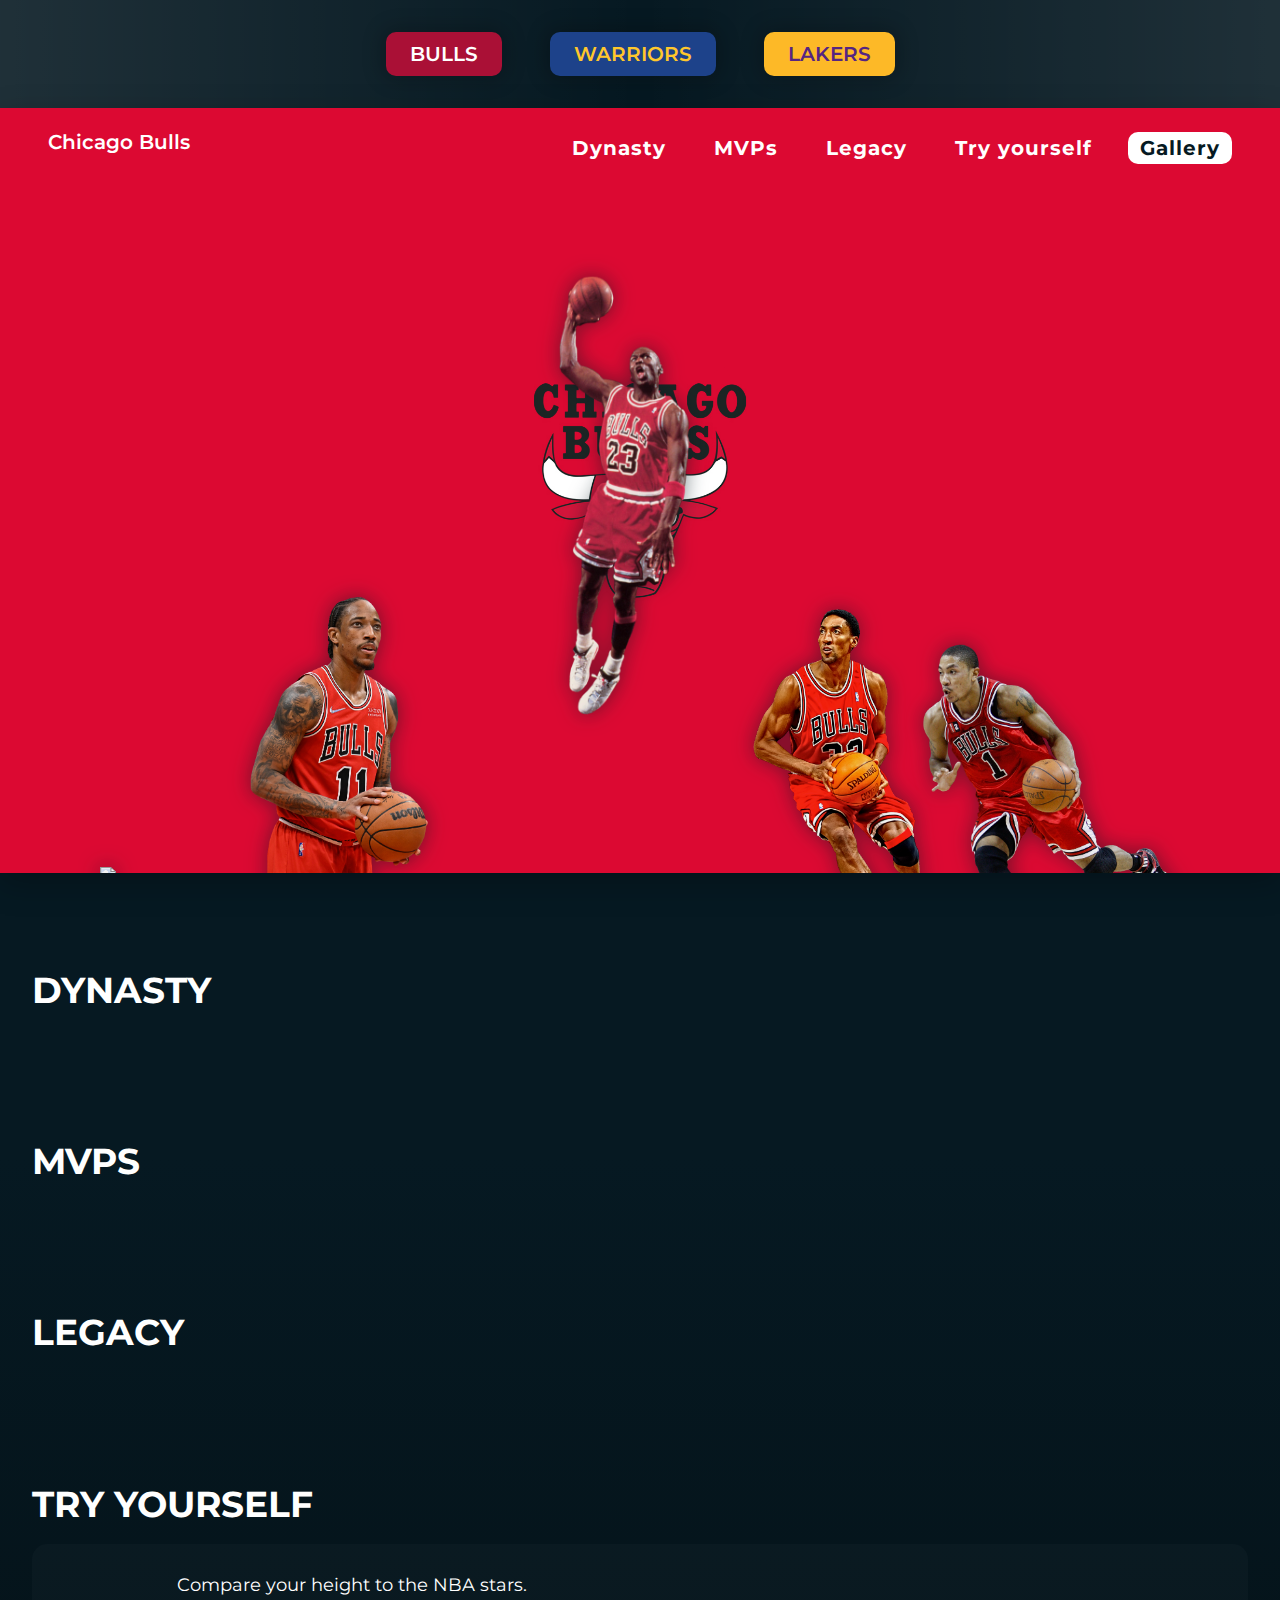
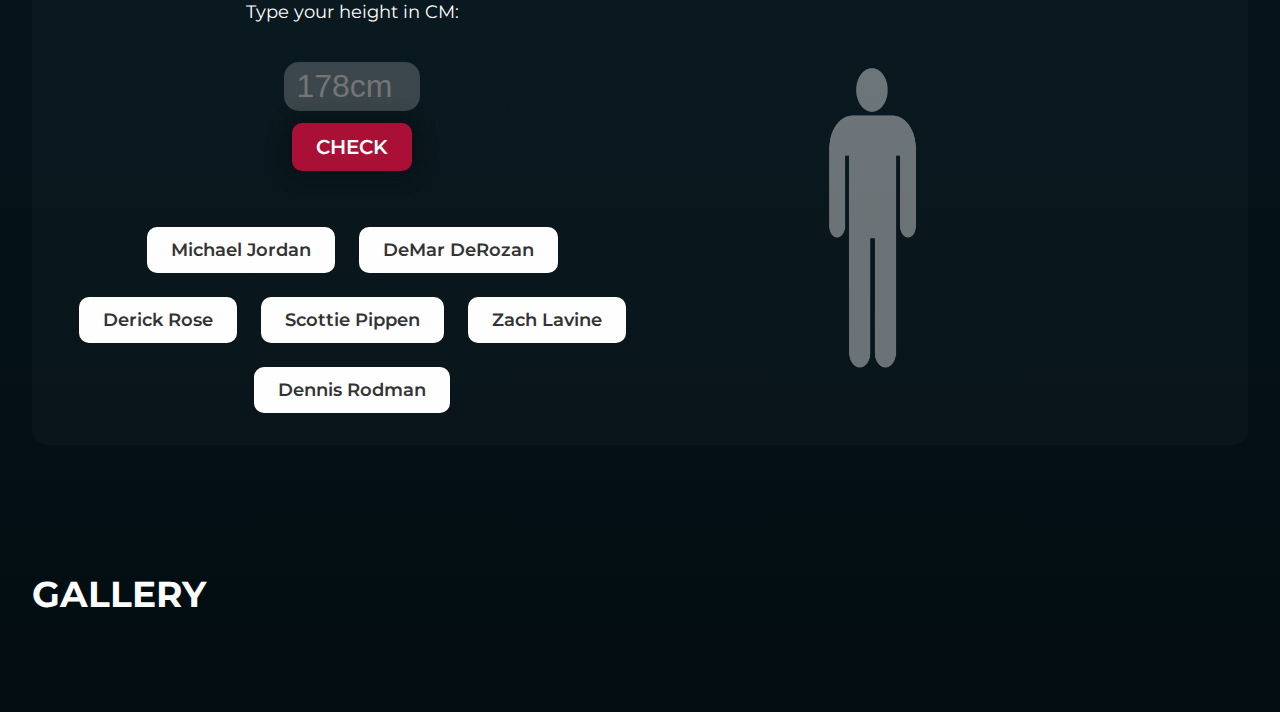
==== NBA/bulls.html @ e4f36607 "Add files via upload" ====
<!DOCTYPE html>
<html lang="en">
  <head>
    <meta charset="UTF-8" />
    <meta name="viewport" content="width=device-width, initial-scale=1.0" />
    <link rel="preconnect" href="https://fonts.googleapis.com" />
    <link rel="preconnect" href="https://fonts.gstatic.com" crossorigin />
    <link
      href="https://fonts.googleapis.com/css2?family=Montserrat:wght@200;300;400;500;600;700;800&display=swap"
      rel="stylesheet"
    />

    <link rel="stylesheet" href="css/general.css" />
    <link rel="stylesheet" href="css/style.css" />

    <script defer src="js/script.js"></script>
    <script defer src="js/bulls.js"></script>

    <title>NBA</title>
  </head>
  <body class="body-bulls">
    <header>
      <div class="buttons-clubs">
        <a class="btn-team btn-bulls" href="#">Bulls</a>
        <a class="btn-team btn-warriors" href="warriors.html">Warriors</a>
        <a class="btn-team btn-lakers" href="lakers.html">Lakers</a>
      </div>
    </header>

    <main>
      <section class="section-hero section-hero-bulls">
        <div class="header">
          <div class="header-logo header-logo-bulls">
            <span class="span-team-name">Chicago Bulls</span>
          </div>
          <div class="header-nav">
            <a class="link-header" href="#dynasty">Dynasty</a>
            <a class="link-header" href="#mvp">MVPs</a>
            <a class="link-header" href="#legacy">Legacy</a>
            <a class="link-header link-header-bulls" href="#tryyourself"
              >Try yourself</a
            >
            <a class="link-header" href="#gallery">Gallery</a>
          </div>
        </div>
        <h2 class="heading-secondary player-name">Player Name</h2>
        <h2 class="heading-secondary add-player-name">Player Name</h2>
        <div class="hero-renders hero-renders-bulls">
          <img
            class="img-render img-render-jordan img-center"
            src="img/bulls/jordanrender.png"
          />
          <img
            class="img-render img-render-pippen img-right-1"
            src="img/bulls/pippenrender.png"
          />
          <img
            class="img-render img-render-rose img-right-2"
            src="img/bulls/roserender2.png"
          />
          <img
            class="img-render img-render-lavine img-left-2"
            src="img/bulls/lavinerender.png"
          />
          <img
            class="img-render img-render-derozan img-left-1"
            src="img/bulls/derozanrender.png"
          />
          <img
            class="img-render img-render-rodman img-add hidden"
            src="img/bulls/rodmanrender.png"
          />
        </div>
      </section>
      <section class="section-dynasty section-dynasty-bulls" id="dynasty">
        <div class="container dynasty dynasty-bulls">
          <h2 class="heading-secondary">Dynasty</h2>
        </div>
      </section>
      <section class="section-mvp section-mvp-bulls" id="mvp">
        <div class="container mvp mvp-bulls">
          <h2 class="heading-secondary">MVPs</h2>
        </div>
      </section>
      <section class="section-legacy section-legacy-bulls" id="legacy">
        <div class="container legacy legacy-bulls">
          <h2 class="heading-secondary">Legacy</h2>
        </div>
      </section>
      <section
        class="section-tryyourself section-tryyourself-bulls"
        id="tryyourself"
      >
        <div class="container tryyourself tryyourself-bulls">
          <h2 class="heading-secondary">Try yourself</h2>
          <div class="class-box tryyourself-box grid grid--2-cols">
            <div class="height-mesure">
              <p class="section-p">Compare your height to the NBA stars.</p>
              <p class="section-p">Type your height in CM:</p>
              <div class="input-height-box">
                <input class="input-height" type="number" min="50" max="250" placeholder="178cm" />
                <input class="input-submit input-submit-bulls" type="submit" value="Check"></input>
                <p class="section-p alert-p"></p>
              </div>
              <div class="btn-choose-box">

                <button class="btn-choose-compare btn-choose-jordan">Michael Jordan</button>
                <button class="btn-choose-compare btn-choose-derozan">DeMar DeRozan</button>
                <button class="btn-choose-compare btn-choose-rose">Derick Rose</button>
                <button class="btn-choose-compare btn-choose-pippen">Scottie Pippen</button>
                <button class="btn-choose-compare btn-choose-lavine">Zach Lavine</button>
                <button class="btn-choose-compare btn-choose-rodman">Dennis Rodman</button>
              </div>
            </div>
            <div class="compare-box grid grid--2-cols">
              <img
                class="img-compare-you"
                src="img/bulls/tryyourself/tryyourself-you.png"
              />
              <img
                class="img-compare-player img-compare-jordan img-hidden"
                src="img/bulls/tryyourself/try-jordan.png"
              />
              <img
                class="img-compare-player img-compare-derozan img-hidden"
                src="img/bulls/tryyourself/try-derozan.png"
              />
              <img
                class="img-compare-player img-compare-rose img-hidden"
                src="img/bulls/tryyourself/try-rose.png"
              />
              <img
                class="img-compare-player img-compare-pippen img-hidden"
                src="img/bulls/tryyourself/try-pippen.png"
              />
              <img
                class="img-compare-player img-compare-lavine img-hidden"
                src="img/bulls/tryyourself/try-lavine.png"
              />
              <img
                class="img-compare-player img-compare-rodman img-hidden"
                src="img/bulls/tryyourself/try-rodman.png"
              />
            </div>
          </div>
        </div>
      </section>
      <section class="section-gallery section-gallery-bulls" id="gallery">
        <div class="container gallery gallery-bulls">
          <h2 class="heading-secondary">Gallery</h2>
        </div>
      </section>
    </main>
  </body>
</html>
---- NBA/css/general.css ----
/*
BULLS COLORS:
#ce1141   #bb405e
#061922   #030d11

WARRIORS COLORS
#1D428A   #4a68a1
#FFC72C   #806416

LAKERS COLORS
#552582   #2b1341
#FDB927   #fdc752
#061922

- Font sizes (px)
10 / 12 / 14 / 16 / 18 / 20 / 24 / 30 / 36 / 44 / 52 / 62 / 74 / 86 / 98

- Spacing system (px)
2 / 4 / 8 / 12 / 16 / 24 / 32 / 48 / 64 / 80 / 96 / 128


*/

* {
  margin: 0;
  padding: 0;
  box-sizing: border-box;
}

html {
  font-size: 62.5%;
}

body {
  font-family: "Montserrat", sans-serif;
  color: #fff;
  line-height: 1;
  font-weight: 400;
}

/* ////////////////////////// */

header {
  background: linear-gradient(
    to right,
    rgba(255, 255, 255, 0.1),
    rgba(255, 255, 255, 0),
    rgba(255, 255, 255, 0.1)
  );
}

section {
  padding-bottom: 3.2rem;
  padding-top: 9.6rem;
}
section:last-child {
  padding-bottom: 9.6rem;
}

.buttons-clubs {
  display: flex;
  justify-content: center;
  gap: 4.8rem;
  padding: 3.2rem;
}
.input-submit,
.btn-team {
  font-family: inherit;
  padding: 1.2rem 2.4rem;
  border-radius: 10px;
  font-size: 2rem;
  font-weight: 600;
  text-transform: uppercase;
  text-decoration: none;
  border: none;
  cursor: pointer;
  transition: all 0.3s;
  box-shadow: 0px 0px 20px 5px rgba(0, 0, 0, 0.2);
}
.input-submit,
.btn-team:hover {
  box-shadow: 0px 0px 20px 5px rgba(0, 0, 0, 0.3);
}
.input-submit-bulls,
.btn-bulls {
  background-color: #aa1036;
  color: #fff;
}
.input-submit-bulls:hover,
.btn-bulls:hover {
  background-color: #bb405e;
}
.input-submit-warriors,
.btn-warriors {
  background-color: #1d428a;
  color: #ffc72c;
}
.input-submit-warriors:hover,
.btn-warriors:hover {
  background-color: #4a68a1;
}
.input-submit-lakers,
.btn-lakers {
  background-color: #fdb927;
  color: #552582;
}
.input-submit-lakers:hover,
.btn-lakers:hover {
  background-color: #fdc752;
}

.header-nav {
  display: flex;
  gap: 2.4rem;
}

.link-header {
  display: inline-block;
  text-decoration: none;
  font-size: 2rem;
  letter-spacing: 1px;
  color: #fff;
  font-weight: 700;
  padding: 0.6rem 1.2rem;
  border-radius: 10px;
  transition: all 0.5s;
}
.link-header:last-child {
  color: #061922;
  background-color: #fff;
}

.link-header:hover {
  opacity: 0.9;
  background-color: #aa1036;
}
.link-header-warriors:hover {
  background-color: #ffc72c;
}
.link-header-lakers:hover {
  background-color: #552582;
}
/* ///////////////////////////// */

.container {
  max-width: 130rem;
  padding: 0 3.2rem;
  margin: 0 auto;
}

.grid {
  display: grid;
}

.grid--2-cols {
  grid-template-columns: repeat(2, 1fr);
}

.grid--3-cols {
  grid-template-columns: repeat(3, 1fr);
}

.grid--4-cols {
  grid-template-columns: repeat(4, 1fr);
}

.heading-primary {
  font-size: 4.4rem;
  font-weight: 700;
  text-transform: uppercase;
  line-height: 1.2;
  margin-bottom: 3.2rem;
}

.heading-secondary {
  font-size: 3.6rem;
  font-weight: 700;
  text-transform: uppercase;
  line-height: 1.2;
}

.heading-tertiary {
  font-size: 2.4rem;
  font-weight: 600;
  text-transform: uppercase;
  margin-bottom: 3.2rem;
  line-height: 1.2;
}

.span-team-name {
  font-size: 2rem;
  font-weight: 600;
}

.img-render {
  position: absolute;
  filter: drop-shadow(0 0 1rem rgba(6, 25, 34, 0.5)) brightness(0.95);
  transition: all 0.5s;
}

.img-render:hover {
  filter: drop-shadow(0 0 2rem rgba(6, 25, 34, 0.7)) brightness(1.05);
  transform: scale(1.03);
  z-index: 2;
}

.img-center:hover {
  transform: scale(1.03) translateX(-50%) translateY(50%);
}

/* ************************************* */
/* KEY FRAMES HERO */

@keyframes left2 {
  from {
    left: -20rem;
    bottom: -20rem;
  }
}
.img-left-2 {
  animation: left2 1s ease-in;
}

@keyframes right2 {
  from {
    right: -30rem;
    bottom: -30rem;
  }
}
.img-right-2 {
  animation: right2 1s ease-in;
}

@keyframes right1 {
  from {
    bottom: -30rem;
  }
}
.img-right-1 {
  animation: right1 0.5s ease-in;
}

@keyframes left1 {
  from {
    bottom: -30rem;
  }
}
.img-left-1 {
  animation: left1 0.5s ease-in;
}

@keyframes imgcenter {
  from {
    bottom: -10%;
    transform: translateY(50%) translateX(-50%);
    opacity: 0;
  }
  to {
    bottom: 50%;
    transform: translateY(50%) translateX(-50%);
  }
}
.img-center {
  left: 50%;
  bottom: 50%;
  z-index: 2;
  transform: translateX(-50%) translateY(50%);
  animation: imgcenter 1.5s ease-in-out;
}

@keyframes teamname {
  from {
    opacity: 0;
  }
}
.span-team-name {
  animation: teamname 2s ease-in-out;
}

@keyframes hero {
  from {
    opacity: 0.8;
    filter: brightness(0.8);
  }
  to {
    opacity: 1;
    filter: brightness(1);
  }
}
.section-hero {
  animation: hero 1s ease-in-out;
}

/* ********************* */

/* .hidden {
  display: none;
} */

.img-add {
  transition: all 1s;
  opacity: 0;
  z-index: 3;
  left: 50%;
  transform: translateX(-50%);
}

.player-name,
.add-player-name {
  position: absolute;
  z-index: 4;
  opacity: 0;
  transition: all 0.5s;
  filter: drop-shadow(0 0 1rem rgba(6, 25, 34, 0.5));
}

.player-name {
  top: 5rem;
  left: 50%;
  transform: translateX(-50%);
}

.add-player-name {
  font-size: 2.4rem;
  bottom: 2rem;
  left: 65%;
  transform: translateX(-50%);
}

/* TRY YOURSELF */

.tryyourself-box {
  background-color: rgba(255, 255, 255, 0.025);
}

.class-box {
  margin-top: 1.8rem;
  padding: 3.2rem;
  /* box-shadow: 0 0 3rem -1rem rgba(255, 255, 255, 0.1); */
  grid-template-columns: 1fr 1fr;
  justify-items: center;
  align-items: center;
  border-radius: 15px;
}

.height-mesure {
  display: flex;
  flex-direction: column;
  text-align: center;
}

.input-height {
  font-size: 3.2rem;
  border: none;
  background-color: rgba(255, 255, 255, 0.2);
  color: #fefefe;
  border-radius: 15px;
  padding: 0.6rem 1.2rem;
  text-align: center;
}

.input-height-box {
  position: relative;
  display: flex;
  flex-direction: column;
  gap: 1.2rem;
  align-items: center;
  padding: 3.2rem;
  margin-bottom: 2.4rem;
}
.alert-p {
  position: absolute;
  top: 1rem;
}

.btn-choose-box {
  display: flex;
  flex-wrap: wrap;
  gap: 2.4rem;
  justify-content: center;
}

.btn-choose-compare {
  font-family: inherit;
  font-size: 1.8rem;
  font-weight: 600;
  cursor: pointer;
  border: none;
  padding: 1.2rem 2.4rem;
  border-radius: 10px;
  color: #333;
  background-color: #fefefe;
  transition: all 0.5s;
}
.btn-choose-compare:hover {
  color: #111;
  background-color: #aaa;
  border-radius: 15px;
}

.compare-box {
  /* box-shadow: 0 0 3rem -1rem rgba(255, 255, 255, 0.1); */
  border-radius: 15px;
  align-items: end;
  justify-items: center;
  padding: 2.4rem;
  height: 40rem;
}

.img-compare-you,
.img-compare-player {
  transition: all 0.5s;
  border-bottom: 2px solid rgba(255, 255, 255, 0.001);
}
.img-compare-you:hover,
.img-compare-player:hover {
  border-bottom: 2px solid rgba(255, 255, 255, 0.3);
  box-shadow: inset 0px -100px 64px -90px rgba(255, 255, 255, 0.3);
  filter: drop-shadow(0 0 5px rgba(255, 255, 255, 0.7));
}

.img-compare-you {
  height: 30.2rem;
  opacity: 0.4;
}

.img-compare-player {
  filter: drop-shadow(0 0 5px rgba(255, 255, 255, 0.2));
}

.section-p {
  font-size: 1.8rem;
  line-height: 1.05;
  margin-bottom: 0.8rem;
}

.img-hidden {
  display: none;
}
---- NBA/css/style.css ----
/* BULLS */

.body-bulls {
  background-color: #061922;
  background: linear-gradient(to bottom, #061922, #061922, #030d11);
}

.header {
  padding: 2.4rem 4.8rem;
  display: flex;
  justify-content: space-between;
}

.section-hero {
  position: relative;
  height: 85vh;
  box-shadow: 0px 10px 30px 0px rgba(0, 0, 0, 0.25);
  z-index: 0;
  overflow: hidden;
  padding-top: 0;
}

.section-hero-bulls:before {
  content: "";
  position: absolute;
  top: 0px;
  left: 0px;
  width: 100%;
  height: 100%;
  z-index: -1;
  background-image: url("../img/bulls/background-chicago.jpg");
  background-position: center;
  background-size: cover;
}

.img-render-jordan {
  width: 15%;
}

.img-render-rose {
  width: 21%;
  right: 10rem;
  bottom: -10rem;
}
.img-render-pippen {
  width: 16.5%;
  right: 32rem;
  bottom: -10rem;
}

.img-render-derozan {
  width: 14%;
  left: 25rem;
  bottom: -2rem;
}

.img-render-lavine {
  width: 15%;
  left: 10rem;
  bottom: -1rem;
}

.img-render-rodman {
  width: 15%;
  bottom: -30rem;
}

/* WARRIORS */

.body-warriors {
  background-color: #ffc72c;
  background: linear-gradient(to bottom, #ffc72c, #ffc72c, #806416);
}

.section-hero-warriors {
  position: relative;
}

.section-hero-warriors:before {
  content: "";
  position: absolute;
  background: url("../img/warriors/background-warriors.png");
  top: 0;
  left: 0;
  width: 100%;
  height: 100%;
  z-index: -1;
  background-size: cover;
  background-position: center;
}

.img-render-curry {
  width: 10%;
}

.img-render-andre {
  width: 20%;
  bottom: -15rem;
  right: 20rem;
}

.img-render-klay {
  width: 12%;
  bottom: -2rem;
  right: 15rem;
}

.img-render-green {
  width: 15%;
  bottom: -2rem;
  left: 25rem;
}

.img-render-durant {
  width: 25%;
  bottom: -35rem;
  left: 2rem;
}

.img-render-wilt {
  width: 20%;
  bottom: -20rem;
}

/* LAKERS */

.body-lakers {
  background-color: #552582;
  background: linear-gradient(to bottom, #552582, #552582, #2b1341);
}

.section-hero-lakers {
  position: relative;
}
.section-hero-lakers:before {
  position: absolute;
  content: "";
  background: url("../img/lakers/background-lakers.png");
  top: 0;
  left: 0;
  width: 100%;
  height: 100%;
  background-size: cover;
  background-position: center;
  z-index: -1;
}

.img-render-magic {
  width: 20%;
}

.img-render-kareem {
  width: 20%;
  bottom: -2rem;
}

.img-render-lebron {
  width: 18%;
  right: 15rem;
  bottom: -2rem;
}

.img-render-davis {
  width: 14%;
  right: 35rem;
  bottom: -10rem;
}

.img-render-kobe {
  width: 20%;
  left: 25rem;
  bottom: -2rem;
}
.img-render-shaq {
  width: 20%;
  left: 10rem;
  bottom: -20rem;
}
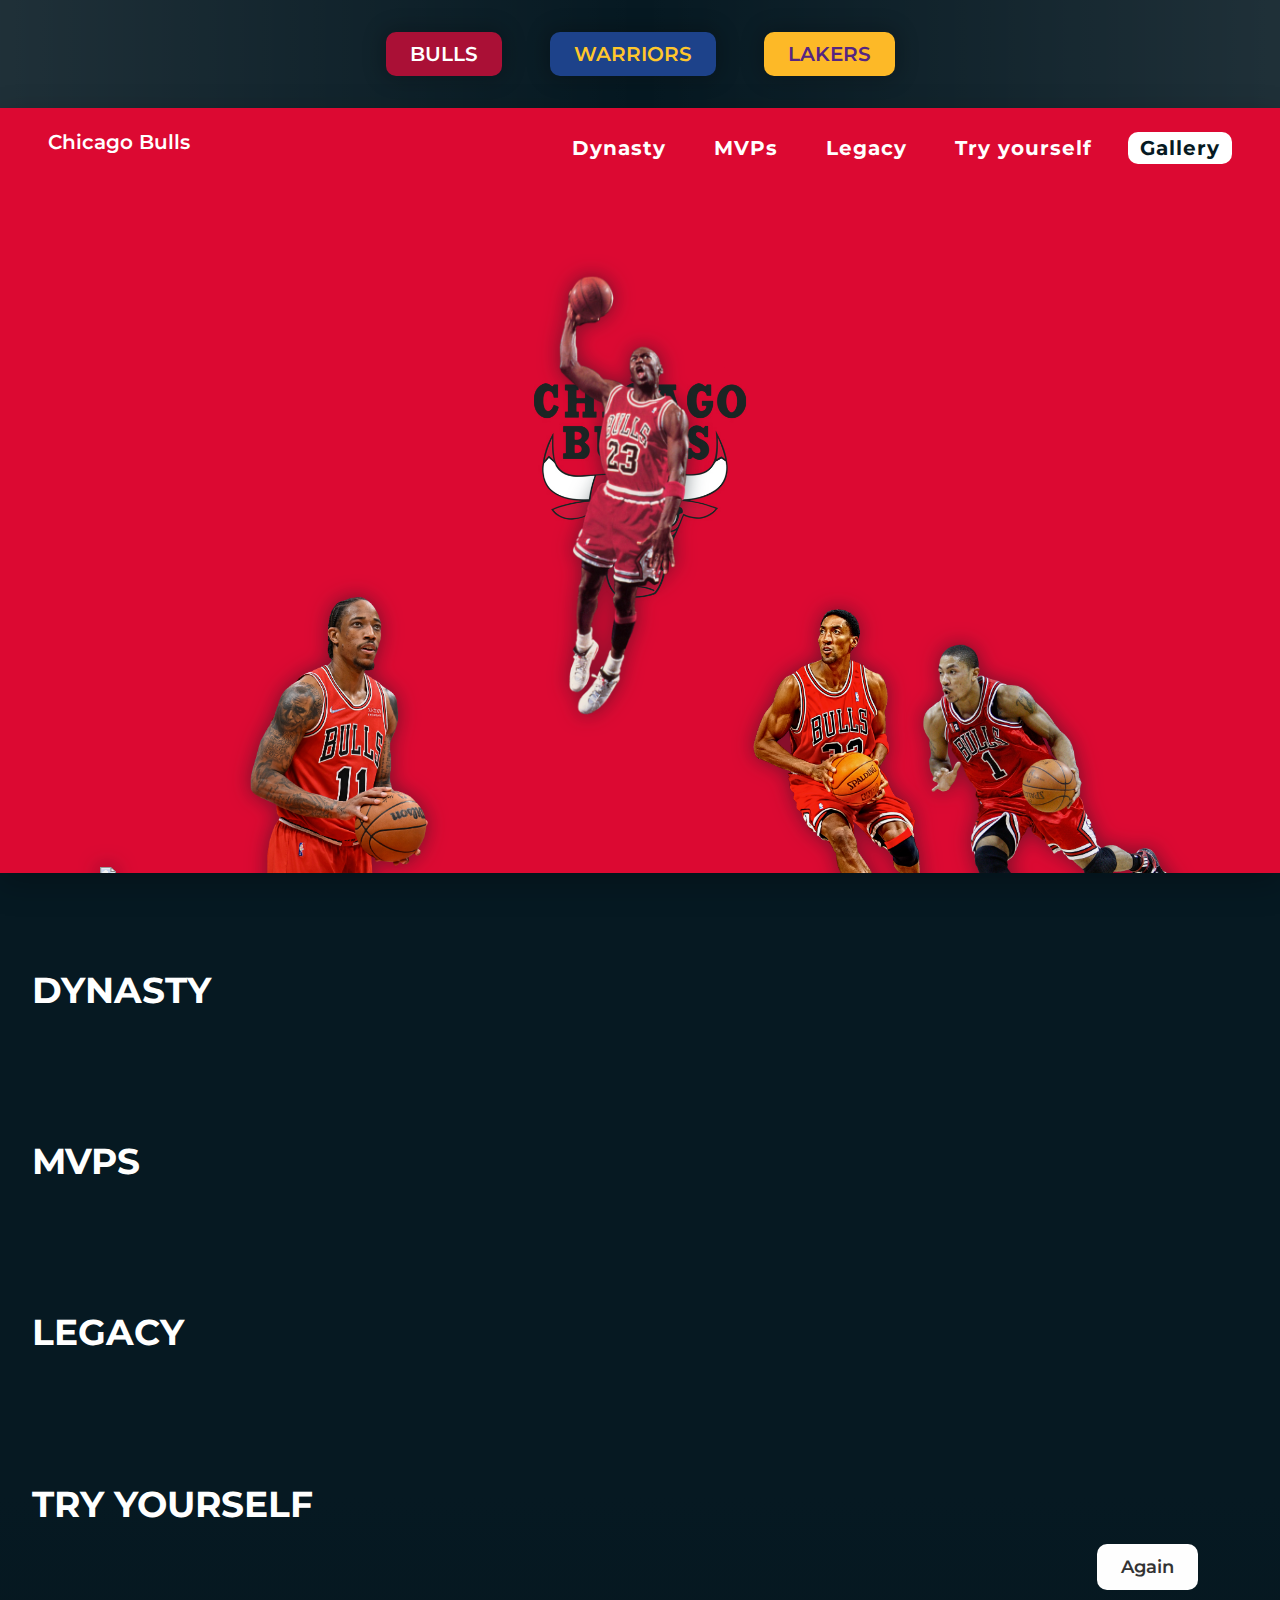
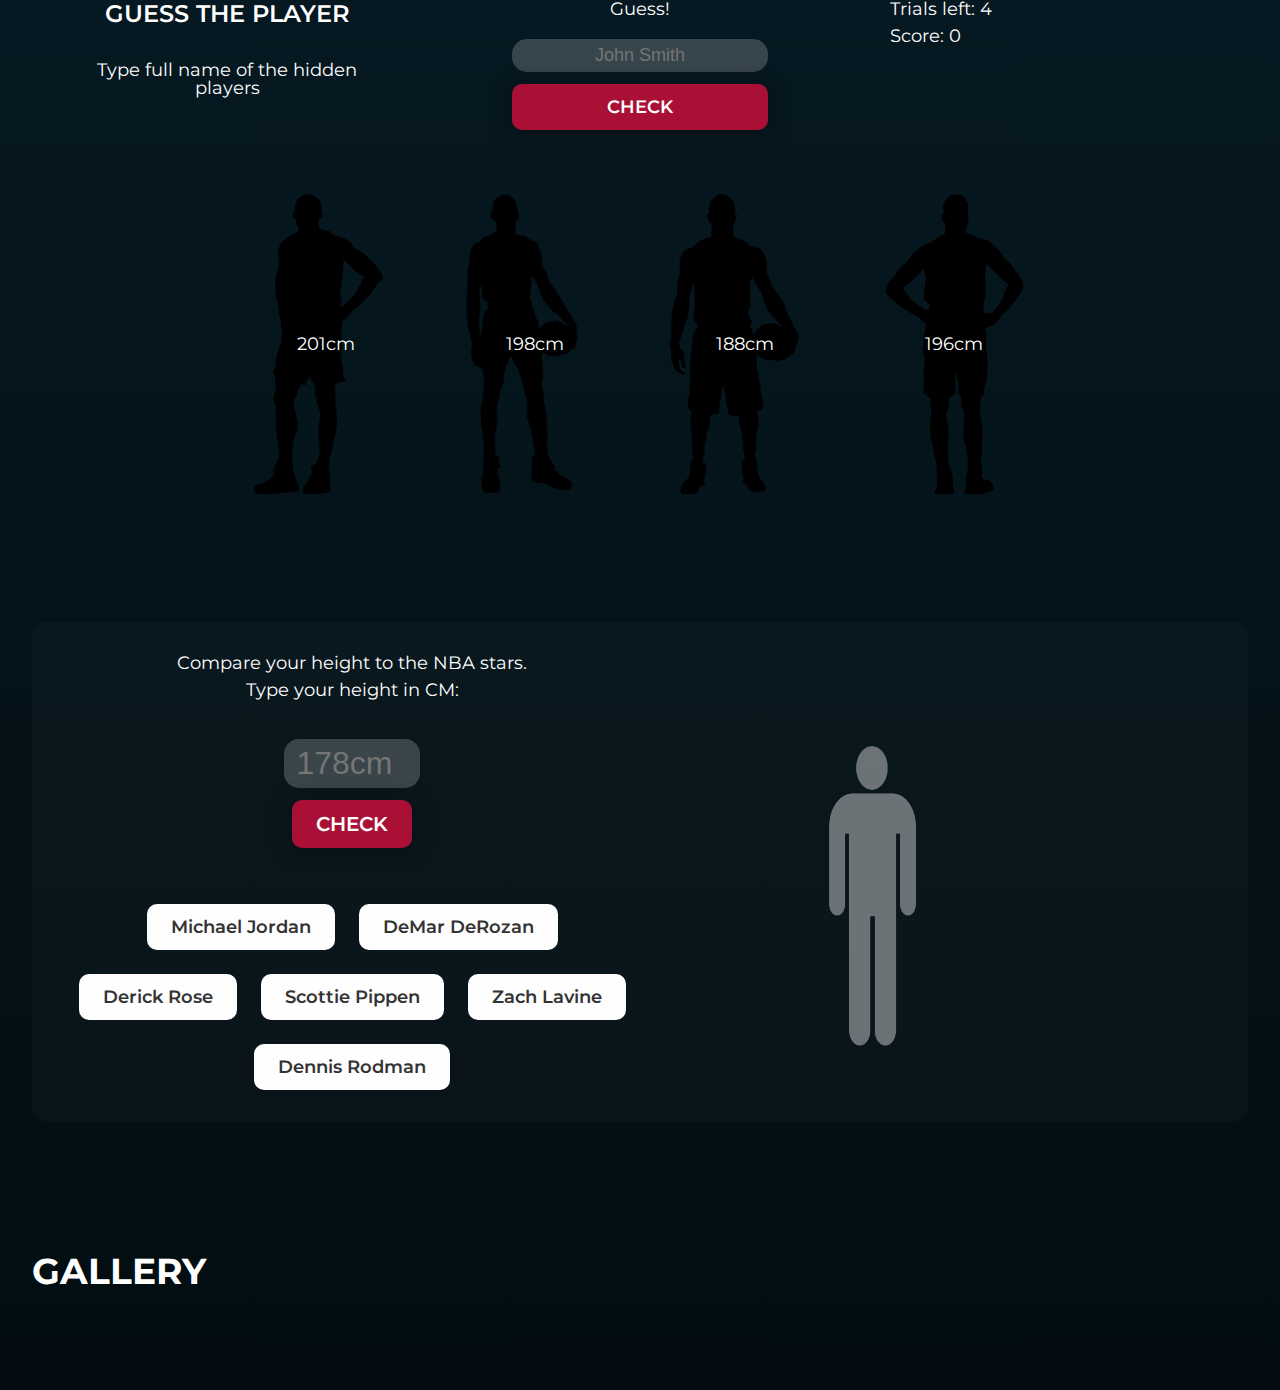
==== commit 3373d2bd: "Add files via upload" ====
--- a/NBA/bulls.html
+++ b/NBA/bulls.html
@@ -80,6 +80,7 @@
       <section class="section-mvp section-mvp-bulls" id="mvp">
         <div class="container mvp mvp-bulls">
           <h2 class="heading-secondary">MVPs</h2>
+          
         </div>
       </section>
       <section class="section-legacy section-legacy-bulls" id="legacy">
@@ -93,7 +94,45 @@
       >
         <div class="container tryyourself tryyourself-bulls">
           <h2 class="heading-secondary">Try yourself</h2>
+          <div class="class-box guess-box grid grid--1-cols">
+            <div class="guess-text-box grid grid--3-cols">
+              <h3 class="heading-tertiary guess-endtext"></h3>
+              <div class="guess-text-info">
+                <h3 class="heading-tertiary">Guess the player</h3>
+                <p class="section-p">Type full name of the hidden players</p>
+              </div>
+              <div class="guess-text-input">
+                <p class="section-p alert-guess">Guess!</p>
+                <input class="guess-name" type="string" placeholder="John Smith">
+                <input class="input-submit-guess input-submit-bulls" type="submit" value="Check"></input>
+              </div>
+              <div class="guess-text-score">
+                <p class="section-p">Trials left: <span class="guess-score"></span></p>
+                <p class="section-p">Score: <span class="guess-highscore">0</span></p>
+              </div>
+              <button class="btn-again btn-again-bulls">Again</button>
+            </div>
+            <div class="img-guess-boxes grid grid--4-cols">
+              <div class="img-guess-box">
+                <p class="section-p guess-height guess-height-rodman"></p>
+                <img class="img-guess img-guess-rodman" src="img/bulls/tryyourself/try-rodman.png">
+              </div>
+              <div class="img-guess-box">
+                <p class="section-p guess-height guess-height-jordan"></p>
+                <img class="img-guess img-guess-jordan" src="img/bulls/tryyourself/try-jordan.png">
+              </div>
+              <div class="img-guess-box">
+                <p class="section-p guess-height guess-height-rose"></p>
+                <img class="img-guess img-guess-rose" src="img/bulls/tryyourself/try-rose.png">
+              </div>
+              <div class="img-guess-box">
+                <p class="section-p guess-height guess-height-lavine"></p>
+                <img class="img-guess img-guess-lavine" src="img/bulls/tryyourself/try-lavine.png">
+              </div>
+            </div>
+          </div>
           <div class="class-box tryyourself-box grid grid--2-cols">
+            
             <div class="height-mesure">
               <p class="section-p">Compare your height to the NBA stars.</p>
               <p class="section-p">Type your height in CM:</p>
--- a/NBA/css/general.css
+++ b/NBA/css/general.css
@@ -63,6 +63,7 @@
   gap: 4.8rem;
   padding: 3.2rem;
 }
+.input-submit-guess,
 .input-submit,
 .btn-team {
   font-family: inherit;
@@ -77,7 +78,7 @@
   transition: all 0.3s;
   box-shadow: 0px 0px 20px 5px rgba(0, 0, 0, 0.2);
 }
-.input-submit,
+
 .btn-team:hover {
   box-shadow: 0px 0px 20px 5px rgba(0, 0, 0, 0.3);
 }
@@ -152,6 +153,10 @@
   display: grid;
 }
 
+.grid--1-cols {
+  grid-template-columns: 1fr;
+}
+
 .grid--2-cols {
   grid-template-columns: repeat(2, 1fr);
 }
@@ -348,15 +353,17 @@
   flex-direction: column;
   text-align: center;
 }
-
+.guess-name,
 .input-height {
-  font-size: 3.2rem;
   border: none;
   background-color: rgba(255, 255, 255, 0.2);
   color: #fefefe;
   border-radius: 15px;
   padding: 0.6rem 1.2rem;
   text-align: center;
+}
+.input-height {
+  font-size: 3.2rem;
 }
 
 .input-height-box {
@@ -379,7 +386,7 @@
   gap: 2.4rem;
   justify-content: center;
 }
-
+.btn-again,
 .btn-choose-compare {
   font-family: inherit;
   font-size: 1.8rem;
@@ -392,6 +399,7 @@
   background-color: #fefefe;
   transition: all 0.5s;
 }
+.btn-again:hover,
 .btn-choose-compare:hover {
   color: #111;
   background-color: #aaa;
@@ -437,3 +445,85 @@
 .img-hidden {
   display: none;
 }
+
+/* ********************************* */
+/* GUESS */
+
+.guess-box {
+  position: relative;
+  margin-bottom: 9.6rem;
+  gap: 6.4rem;
+  justify-content: center;
+  align-content: center;
+  padding: 3.2rem;
+}
+.img-guess-boxes,
+.guess-text-box {
+  grid-column: 1/-1;
+}
+
+.guess-text-box {
+  padding-top: 2.4rem;
+  grid-template-columns: 30fr 40fr 30fr;
+  gap: 3.2rem;
+}
+.guess-endtext {
+  position: absolute;
+  top: 0;
+  left: 50%;
+  transform: translateX(-50%);
+}
+
+.btn-again {
+  position: absolute;
+  right: 5rem;
+  top: 0;
+}
+.guess-text-info {
+  text-align: center;
+  align-self: start;
+}
+.guess-text-input {
+  justify-self: center;
+  display: flex;
+  flex-direction: column;
+  gap: 1.2rem;
+  justify-content: center;
+  width: fit-content;
+  text-align: center;
+}
+
+.guess-text-score {
+  justify-self: start;
+  align-self: start;
+}
+
+.guess-name {
+  font-size: 1.8rem;
+}
+.input-submit-guess {
+  font-size: 1.8rem;
+}
+.img-guess-boxes {
+  gap: 4.8rem;
+  grid-row: 2;
+}
+
+.img-guess-box {
+  height: 30rem;
+  position: relative;
+}
+
+.guess-height {
+  position: absolute;
+  z-index: 2;
+  left: 50%;
+  top: 50%;
+  transform: translateX(-50%) translateY(-50%);
+}
+
+.img-guess {
+  height: 100%;
+  filter: brightness(0);
+  transition: all 0.5s;
+}
